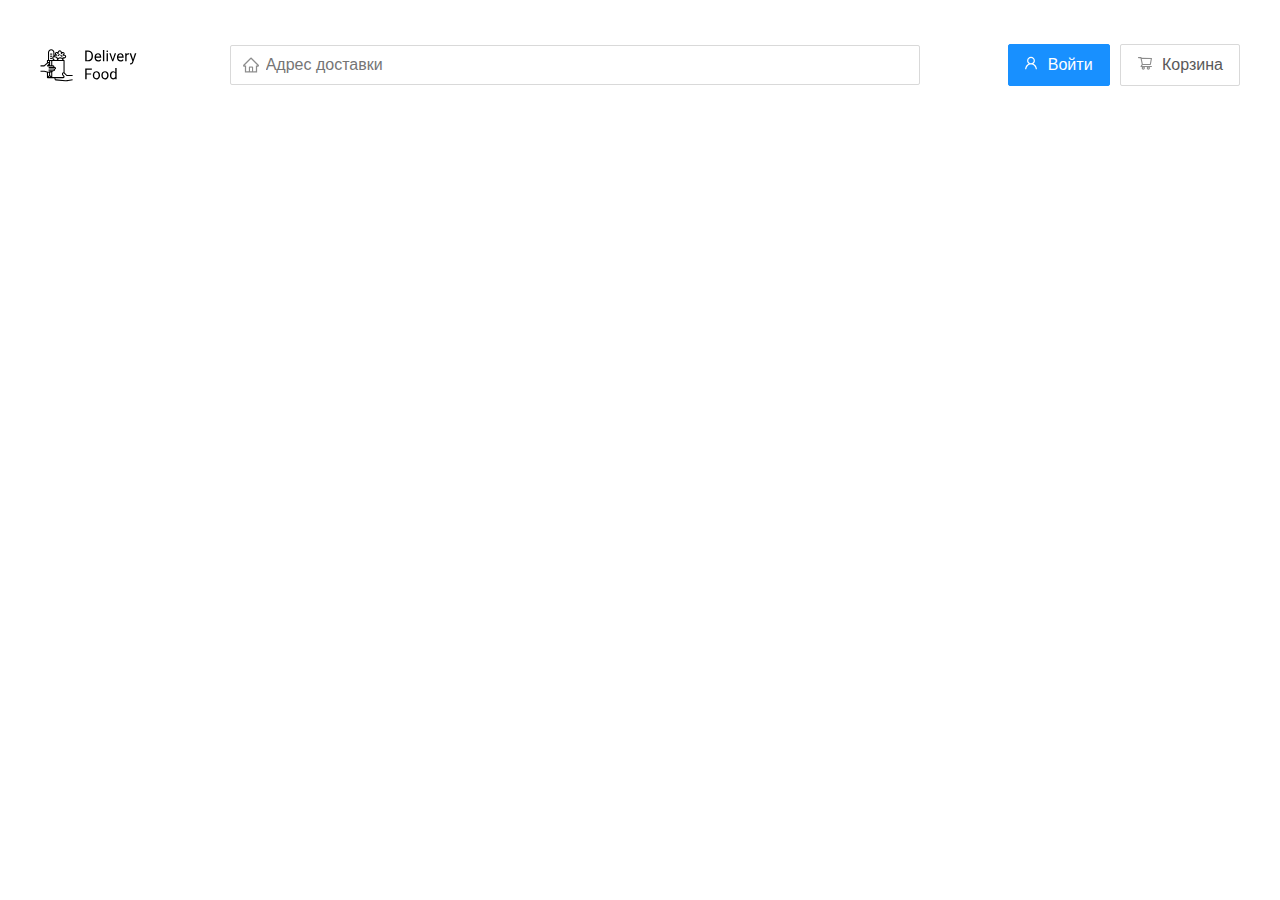
==== index.html @ 04bc2b76 "Day 1" ====
<!DOCTYPE html>
<html lang="ru">
<head>
    <meta charset="UTF-8">
    <meta name="viewport" content="width=device-width, initial-scale=1.0">
    <title>Delivery Food - доставка еды на дом</title>
    <link rel="stylesheet" href="css/style.css">
</head>
<body>
    <div class="container">
        <header class="header">
            <img src="img\logo.svg" alt="Logo" class="logo">
            <input type="text" class="input search-input" placeholder="Адрес доставки">
            <div class="buttons">
                <button class="button button-user">
                    <img src="img/user.svg" alt="User" class="button-icon">
                    <span class="button-text">Войти</span>
                </button>
                <button class="button button-shopping-cart">
                    <img src="img/shopping-cart.svg" alt="Cart" class="button-icon">
                    <span class="button-text">Корзина</span> 
                </button>
             </div>
        </header>
    </div>
</body>
</html>
---- css/style.css ----
* {
    box-sizing: border-box;
}
.container {
    max-width: 1200px;
    margin: auto;
}
.header {
    display: flex;
    align-items: center;
    justify-content: space-between;
    margin-top: 44px;
}
.search-input {
    background: #FFFFFF;
    border: 1px solid #D9D9D9;
    border-radius: 2px;
    height: 40px;
    width: 690px;
    font-size: 16px;
    line-height: 24px;
    background-image: url(../img/home.png);
    background-repeat: no-repeat;
    background-position: left 11px center;
    padding-left: 35px;
}
.buttons {
    display: flex;
    align-items: center;
}
.button {
    padding: 8px 16px;
    background: #FFFFFF;
    box-sizing: border-box;
    box-shadow: 0px 0px 2px rgba(0, 0, 0, 0.0015);
    border-radius: 2px;
    color: #595959;
    font-size: 16px;
    line-height: 24px;
}
.button-user {
    background: #1890FF;
    border: 1px solid #1890FF;
    color: #FFFFFF;
    margin-right: 10px;
}
.button-shopping-cart {
    border: 1px solid #D9D9D9;
}
.button-icon {
    margin-right: 6px;
}
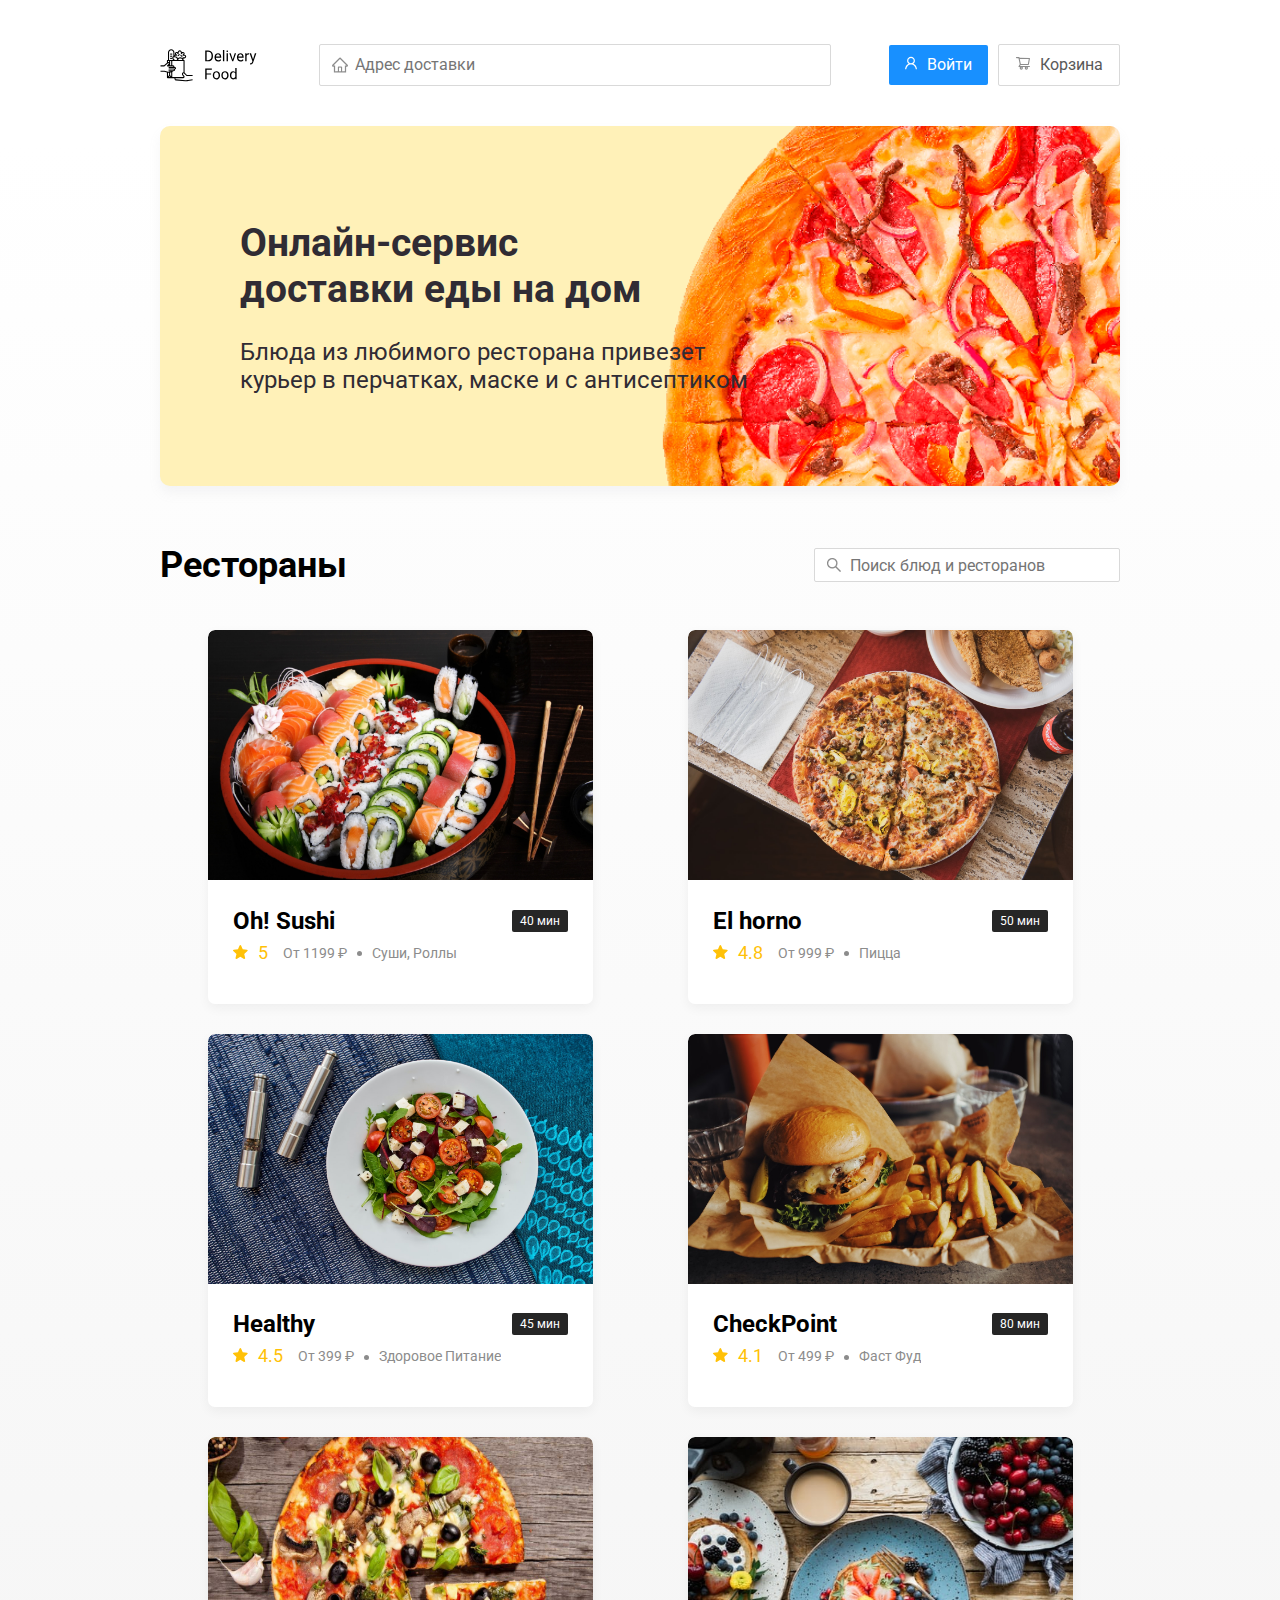
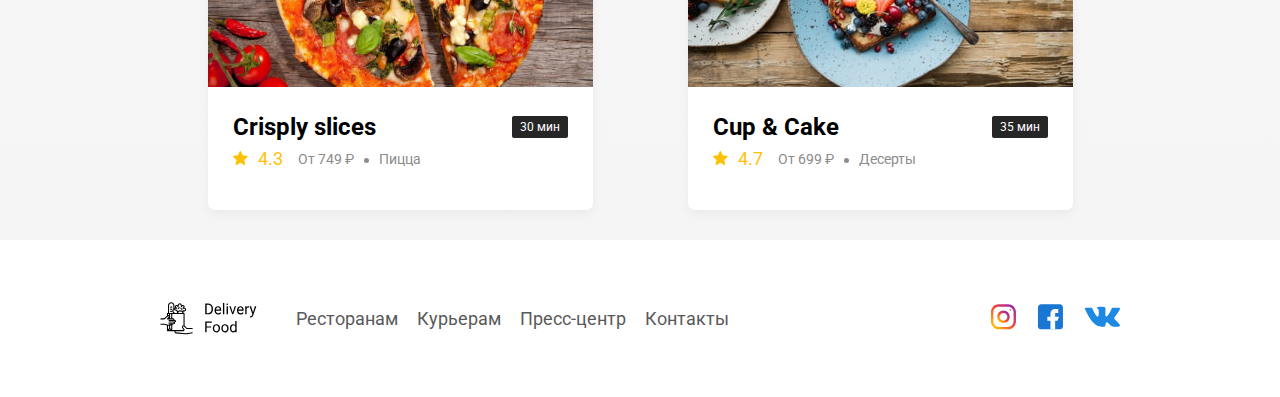
==== commit 511fa876: "Add files via upload" ====
--- a/index.html
+++ b/index.html
@@ -4,13 +4,15 @@
     <meta charset="UTF-8">
     <meta name="viewport" content="width=device-width, initial-scale=1.0">
     <title>Delivery Food - доставка еды на дом</title>
+    <link href="https://fonts.googleapis.com/css?family=Roboto:400,700&display=swap&subset=cyrillic" rel="stylesheet">
+    <link rel="stylesheet" href="css/normalize.css">
     <link rel="stylesheet" href="css/style.css">
 </head>
 <body>
     <div class="container">
         <header class="header">
-            <img src="img\logo.svg" alt="Logo" class="logo">
-            <input type="text" class="input search-input" placeholder="Адрес доставки">
+            <img src="img/logo.svg" alt="logo" class="logo">
+            <input type="text" class="input input-address" placeholder="Адрес доставки">
             <div class="buttons">
                 <button class="button button-user">
                     <img src="img/user.svg" alt="User" class="button-icon">
@@ -23,5 +25,171 @@
              </div>
         </header>
     </div>
+    
+    <main class="main">
+        <div class="container">
+            <section class="promo">
+                <h1 class="promo-title">Онлайн-сервис <br> доставки еды на дом</h1>
+                <p class="promo-text"> Блюда из любимого ресторана привезет <br> курьер в перчатках, маске и с антисептиком</p>
+            </section>
+    
+            <section class="restaurants">
+                <div class="section-heading">
+                    <h2 class="section-title">Рестораны</h2>
+                    <input type="text" class="input input-search" placeholder="Поиск блюд и ресторанов">
+                </div>
+                <div class="cards">
+                    <div class="card">
+                        <img src="img/sushi.jpg" alt="image" class="card-image">
+                        <div class="card-text">
+                            <div class="card-heading">
+                                <h3 class="card-title">Oh! Sushi</h3>
+                                <span class="card-tag tag">40 мин</span>
+                            </div>
+                            <!-- card-hading -->
+                            <div class="card-info">
+                                <div class="rating">
+                                    <!-- <img src="img/Vector (2).svg" alt="rating" class="rating-star"> -->
+                                    5</div>
+                                <div class="price">От 1199 ₽</div>
+                                <div class="category">Суши, Роллы</div>
+                            </div>
+                            <!-- card-info -->
+                        </div>
+                        <!-- card-text -->
+                    </div>
+                    <!-- card -->
+    
+                    <div class="card">
+                        <img src="img/image6.jpg" alt="image" class="card-image">
+                        <div class="card-text">
+                            <div class="card-heading">
+                                <h3 class="card-title">El horno</h3>
+                                <span class="card-tag tag">50 мин</span>
+                            </div>
+                            <!-- card-hading -->
+                            <div class="card-info">
+                                <div class="rating">
+                                    <!-- <img src="img/Vector (2).svg" alt="rating" class="rating-star"> -->
+                                    4.8</div>
+                                <div class="price">От 999 ₽</div>
+                                <div class="category">Пицца</div>
+                            </div>
+                            <!-- card-info -->
+                        </div>
+                        <!-- card-text -->
+                    </div>
+                    <!-- card -->
+    
+                    <div class="card">
+                        <img src="img/image22.jpg" alt="image" class="card-image">
+                        <div class="card-text">
+                            <div class="card-heading">
+                                <h3 class="card-title">
+                                    Healthy</h3>
+                                <span class="card-tag tag">45 мин</span>
+                            </div>
+                            <!-- card-hading -->
+                            <div class="card-info">
+                                <div class="rating">
+                                    <!-- <img src="img/Vector (2).svg" alt="rating" class="rating-star"> -->
+                                    4.5</div>
+                                <div class="price">От 399 ₽</div>
+                                <div class="category">Здоровое Питание</div>
+                            </div>
+                            <!-- card-info -->
+                        </div>
+                        <!-- card-text -->
+                    </div>
+                    <!-- card -->
+    
+                    <div class="card">
+                        <img src="img/image21.jpg" alt="image" class="card-image">
+                        <div class="card-text">
+                            <div class="card-heading">
+                                <h3 class="card-title">CheckPoint</h3>
+                                <span class="card-tag tag">80 мин</span>
+                            </div>
+                            <!-- card-hading -->
+                            <div class="card-info">
+                                <div class="rating">
+                                    <!-- <img src="img/Vector (2).svg" alt="rating" class="rating-star"> -->
+                                    4.1</div>
+                                <div class="price">От 499 ₽</div>
+                                <div class="category">Фаст Фуд</div>
+                            </div>
+                            <!-- card-info -->
+                        </div>
+                        <!-- card-text -->
+                    </div>
+                    <!-- card -->
+    
+                    <div class="card">
+                        <img src="img/image10.jpg" alt="image" class="card-image">
+                        <div class="card-text">
+                            <div class="card-heading">
+                                <h3 class="card-title">Crisply slices</h3>
+                                <span class="card-tag tag">30 мин</span>
+                            </div>
+                            <!-- card-hading -->
+                            <div class="card-info">
+                                <div class="rating">
+                                    <!-- <img src="img/Vector (2).svg" alt="rating" class="rating-star"> -->
+                                    4.3</div>
+                                <div class="price">От 749 ₽</div>
+                                <div class="category">Пицца</div>
+                            </div>
+                            <!-- card-info -->
+                        </div>
+                        <!-- card-text -->
+                    </div>
+                    <!-- card -->
+    
+                    <div class="card">
+                        <img src="img/dessert.jpg" alt="image" class="card-image">
+                        <div class="card-text">
+                            <div class="card-heading">
+                                <h3 class="card-title">Cup & Cake</h3>
+                                <span class="card-tag tag">35 мин</span>
+                            </div>
+                            <!-- card-hading -->
+                            <div class="card-info">
+                                <div class="rating">
+                                    <!-- <img src="img/Vector (2).svg" alt="rating" class="rating-star"> -->
+                                    4.7</div>
+                                <div class="price">От 699 ₽</div>
+                                <div class="category">Десерты</div>
+                            </div>
+                            <!-- card-info -->
+                        </div>
+                        <!-- card-text -->
+                    </div>
+                    <!-- card -->
+    
+                </div>
+                <!-- cards -->
+            </section>
+        </div>
+    </main>
+
+    <footer class="footer">
+        <div class="container">
+            <div class="footer-block">
+                <img src="img/logo.svg" alt="logo" class="logo footer-logo">
+                <nav class="footer-nav">
+                    <a href="#" class="footer-link">Ресторанам </a>
+                    <a href="#" class="footer-link">Курьерам</a>
+                    <a href="#" class="footer-link">Пресс-центр</a>
+                    <a href="#" class="footer-link">Контакты</a>
+                </nav>
+                <div class="social-links">
+                    <a href="#" class="social-link"><img src="img/Group 1.svg" alt="instagram"></a>
+                    <a href="#" class="social-link"><img src="img/Group 2.svg" alt="facebook"></a>
+                    <a href="#" class="social-link"><img src="img/Group 3.svg" alt="vk"></a>
+                </div>
+            </div>
+        </div>
+    </footer>
+
 </body>
 </html>--- a/css/style.css
+++ b/css/style.css
@@ -1,5 +1,9 @@
 * {
     box-sizing: border-box;
+}
+body {
+    font-family: 'Roboto', sans-serif;
+    padding-top: 44px;
 }
 .container {
     max-width: 1200px;
@@ -9,14 +13,16 @@
     display: flex;
     align-items: center;
     justify-content: space-between;
-    margin-top: 44px;
-}
-.search-input {
+    margin-bottom: 40px;
+}
+.input {
     background: #FFFFFF;
     border: 1px solid #D9D9D9;
     border-radius: 2px;
-    height: 40px;
-    width: 690px;
+    padding: 8px;
+}
+.input-address {
+    flex: 0.8;
     font-size: 16px;
     line-height: 24px;
     background-image: url(../img/home.png);
@@ -34,19 +40,412 @@
     box-sizing: border-box;
     box-shadow: 0px 0px 2px rgba(0, 0, 0, 0.0015);
     border-radius: 2px;
-    color: #595959;
     font-size: 16px;
     line-height: 24px;
 }
 .button-user {
     background: #1890FF;
-    border: 1px solid #1890FF;
+    border: none;
     color: #FFFFFF;
     margin-right: 10px;
 }
 .button-shopping-cart {
     border: 1px solid #D9D9D9;
+    color: #595959;
 }
 .button-icon {
     margin-right: 6px;
 }
+.promo {
+    box-shadow: 0px 7px 12px rgba(158, 158, 163, 0.1);
+    background: #FFF1B8 url(../img/pizza211.png) no-repeat right -11px / 520px;
+    border-radius: 10px;
+    padding: 68px 80px;
+    margin-bottom: 58px;
+}
+.promo-title {
+    font-style: normal;
+    font-weight: bold;
+    font-size: 39px;
+    line-height: 46px;
+    color: #302C34;
+}
+.promo-text {
+    font-style: normal;
+    font-weight: normal;
+    font-size: 24px;
+    line-height: 28px;
+    color: #302C34;
+    max-width: 538px;
+}
+.main {
+    background: linear-gradient(180deg, rgba(245, 245, 245, 0) 1.04%, #F5F5F5 100%);
+}
+.section-heading {
+    display: flex;
+    align-items: center;
+    justify-content: space-between;
+    margin-bottom: 44px;
+}
+.input-search {
+    width: 306px;
+    height: 34px;
+    left: 1014px;
+    top: 483px;
+    font-size: 16px;
+    line-height: 24px;
+    background-image: url(../img/Vector.png);
+    background-repeat: no-repeat;
+    background-position: left 11px center;
+    padding-left: 35px;  
+}
+.section-title{
+    font-style: normal;
+    font-weight: bold;
+    font-size: 36px;
+    line-height: 42px;
+    margin: 0;
+    color: #000000;
+}
+.cards {
+    display: flex;
+    flex-wrap: wrap;
+    justify-content: space-between;
+}
+.card {
+    background: #FFFFFF;
+    box-shadow: 0px 4px 12px rgba(0, 0, 0, 0.05);
+    border-radius: 7px;
+    overflow: hidden;
+    margin-bottom: 30px;
+    transition: 0.2s;
+}
+.card:hover {
+    box-shadow: 0px 4px 12px rgba(0, 0, 0, 0.20);
+    transform: scale(1.025);
+    transition: 0.2s;
+ }
+ .card-image {
+    width: 385px;
+    height: 250px;
+    border-radius: 7px 7px 0px 0px;
+ }
+.card-text {
+    padding-top: 20px;
+    padding-bottom: 35px;
+    padding-left: 25px;
+    padding-right: 25px;
+}
+.card-heading {
+    display: flex;
+    align-items: center;
+    justify-content: space-between;
+}
+.card-title {
+    font-family: Roboto;
+    font-style: normal;
+    font-weight: bold;
+    font-size: 24px;
+    line-height: 32px;
+    margin: 0;
+}
+.card-tag {
+    background: #262626;
+    border-radius: 2px;
+    color: #FFFFFF;
+    font-size: 12px;
+    line-height: 20px;
+    padding: 1px 8px;
+ }
+.card-info {
+    display: flex;
+    align-items: center;
+}
+.rating {
+    margin-right: 26px;
+    color: #FFC107;
+    font-size: 18px;
+    line-height: 32px;
+    background-image: url(../img/Vector\ \(2\).svg);
+    background-repeat: no-repeat;
+    padding-left: 25px;
+    background-position-y: 7px;
+}
+.price, .category {
+    color: #8C8C8C;
+    font-style: normal;
+    font-weight: normal;
+    font-size: 18px;
+    line-height: 32px;
+}
+.price {
+    margin-right: 10px;
+}
+.price:after {
+    content: "";
+    width: 5px;
+    height: 5px;
+    background-color: #8C8C8C;
+    display: inline-block;
+    vertical-align: middle;
+    border-radius: 50%;
+    margin-left: 10px;
+}
+.category {
+    text-overflow: ellipsis;
+    overflow: hidden;
+    white-space: nowrap;
+    max-width: 150px;
+}
+.footer {
+    padding: 60px 0;
+}
+.footer-block {
+    display: flex;
+    align-items: center;
+    justify-content: space-between;
+}
+.footer-nav {
+    margin-left: 35px;
+    margin-right: auto;
+}
+.footer-link {
+    display: inline-block;
+    color: #595959;
+    font-style: normal;
+    font-weight: normal;
+    font-size: 18px;
+    line-height: 21px;
+    text-decoration: none;
+}
+.footer-link:not(:last-child) {
+    margin-right: 15px;
+}
+.social-links {
+    display: flex;
+    align-items: center;
+}
+.social-link:not(:last-child) {
+    margin-right: 21px;
+}
+
+@media (max-width: 1366px) {
+    .container {
+        max-width: 960px;
+    }
+    .promo {
+        background-size: 490px;
+    }
+    .rating {
+        margin-right: 15px;
+    }
+    .cards {
+        justify-content: space-around;
+     }
+    .category, 
+    .price {
+        font-size: 14px;
+    }
+}
+@media (max-width: 992px) {
+    .container {
+        max-width: 750px;
+    }
+    .promo {
+        padding: 50px;
+        background-size: 380px;
+    }
+    .promo-title {
+        font-size: 30px;
+        line-height: 1.3;
+    }
+    .promo-text {
+        font-size: 20px;
+        max-width: 380px;
+    }
+    .cards{ 
+        justify-content: space-between;
+     }
+    .card {
+        flex-basis: 49%;
+    }
+    .card-image {
+        width: 100%;
+    }
+    .footer-link {
+        font-size: 16px;
+    }
+    .nav-item {
+        font-size: 16px;
+     }
+}
+@media (max-width: 768px) {
+    .container {
+        max-width: 560px;
+    }
+    .card-info {
+        flex-wrap: wrap;
+    }
+    .rating {
+        flex-basis: 100%;
+    }
+    .card-title {
+        font-size: 18px;
+    }
+    .card-image {
+        width: 100%;
+        height: auto;
+    }
+    .promo {
+        background-size: 250px;
+    }
+    .promo-title, .promo-text {
+        max-width: 300px;
+    }
+    .promo-title {
+        font-size: 20px;
+        line-height: 1.4;
+    }
+    .promo-text {
+        margin-top: 0;
+        font-size: 18px;
+    }
+}
+@media (max-width: 578px) {
+    .container {
+        width: 90%;
+     }
+     .header {
+        flex-wrap: wrap;
+     }
+     .logo {
+        
+     }
+     .input-address {
+        margin-top: 15px;
+        order: 5;
+        flex: 1;
+     }
+     .promo {
+        background-image: none;
+     }
+     .promo-title {
+        margin-bottom: 10px;
+     }
+     .promo-text {
+        font-size: 18px;
+        line-height: 1.3;
+     }
+     .section-heading {
+        flex-wrap: wrap;
+     }
+     .section-title {
+        font-size: 26px;
+        flex-basis: 100%;
+        margin-bottom: 15px;
+     }
+     .input-search {
+        flex: 1;
+     }
+     .card {
+        flex-basis: 100%;
+     }
+     .card-image {
+        width: 100%;
+        height: auto;
+     }
+     .footer {
+        padding: 30px 0px;
+     }
+     .footer-block {
+         align-items: flex-start;
+     }
+     .footer-nav {
+        margin-left: 0;
+        margin-right: 0;
+        order: 0;
+        display: flex;
+        flex-direction: column;
+     }
+     .footer-logo {
+         margin-right: 15px;
+         order: 1;
+     }
+     .social-links {
+         order: 2;
+     }
+  }
+  @media (max-width: 480px) {
+        .button-text {
+            display: none;
+        }
+        .button-icon {
+            margin: 0;
+        }
+        .buttons {
+            min-height: 40px;
+        }
+        .section-heading {
+            flex-wrap: wrap;
+        }
+        .promo {
+            padding: 20px;
+        }
+        .promo-title {
+            font-size: 20px;
+        }
+        .promo-text {
+            font-size: 15px;
+        }
+         .footer-block {
+             flex-wrap: wrap;
+             flex-direction: column;
+             align-items: center;
+         }
+         .footer-logo {
+             order: 0;
+             margin-bottom: 20px;
+         }
+         .footer-nav {
+             margin-bottom: 20px;
+             text-align: center;
+         }
+         .footer-link:not(:last-child) {
+             margin-right: 0;
+         }
+  }
+  @media (max-width: 375px) {
+    .buttons {
+        flex: 1;
+        margin-left: 10%;
+        margin-right: 10%;
+        margin-top: 20px;
+        justify-content: space-around;
+     }
+     .input-address {
+        margin-top: 20px;
+     }
+     .footer-nav {
+        flex-wrap: wrap;
+        flex-basis: 70%;
+     }
+     .link:not(:last-child) {
+        margin-right: 15px;
+     }
+     .heading {
+        padding: 25px;
+     }
+ }
+ 
+ @media (max-width: 320px) {
+    .footer-nav {
+        flex-wrap: wrap;
+        flex-basis: 70%;
+     }
+    .link:not(:last-child) {
+        margin-right: 15px;
+     }
+     .heading {
+        padding: 25px;
+     }
+ }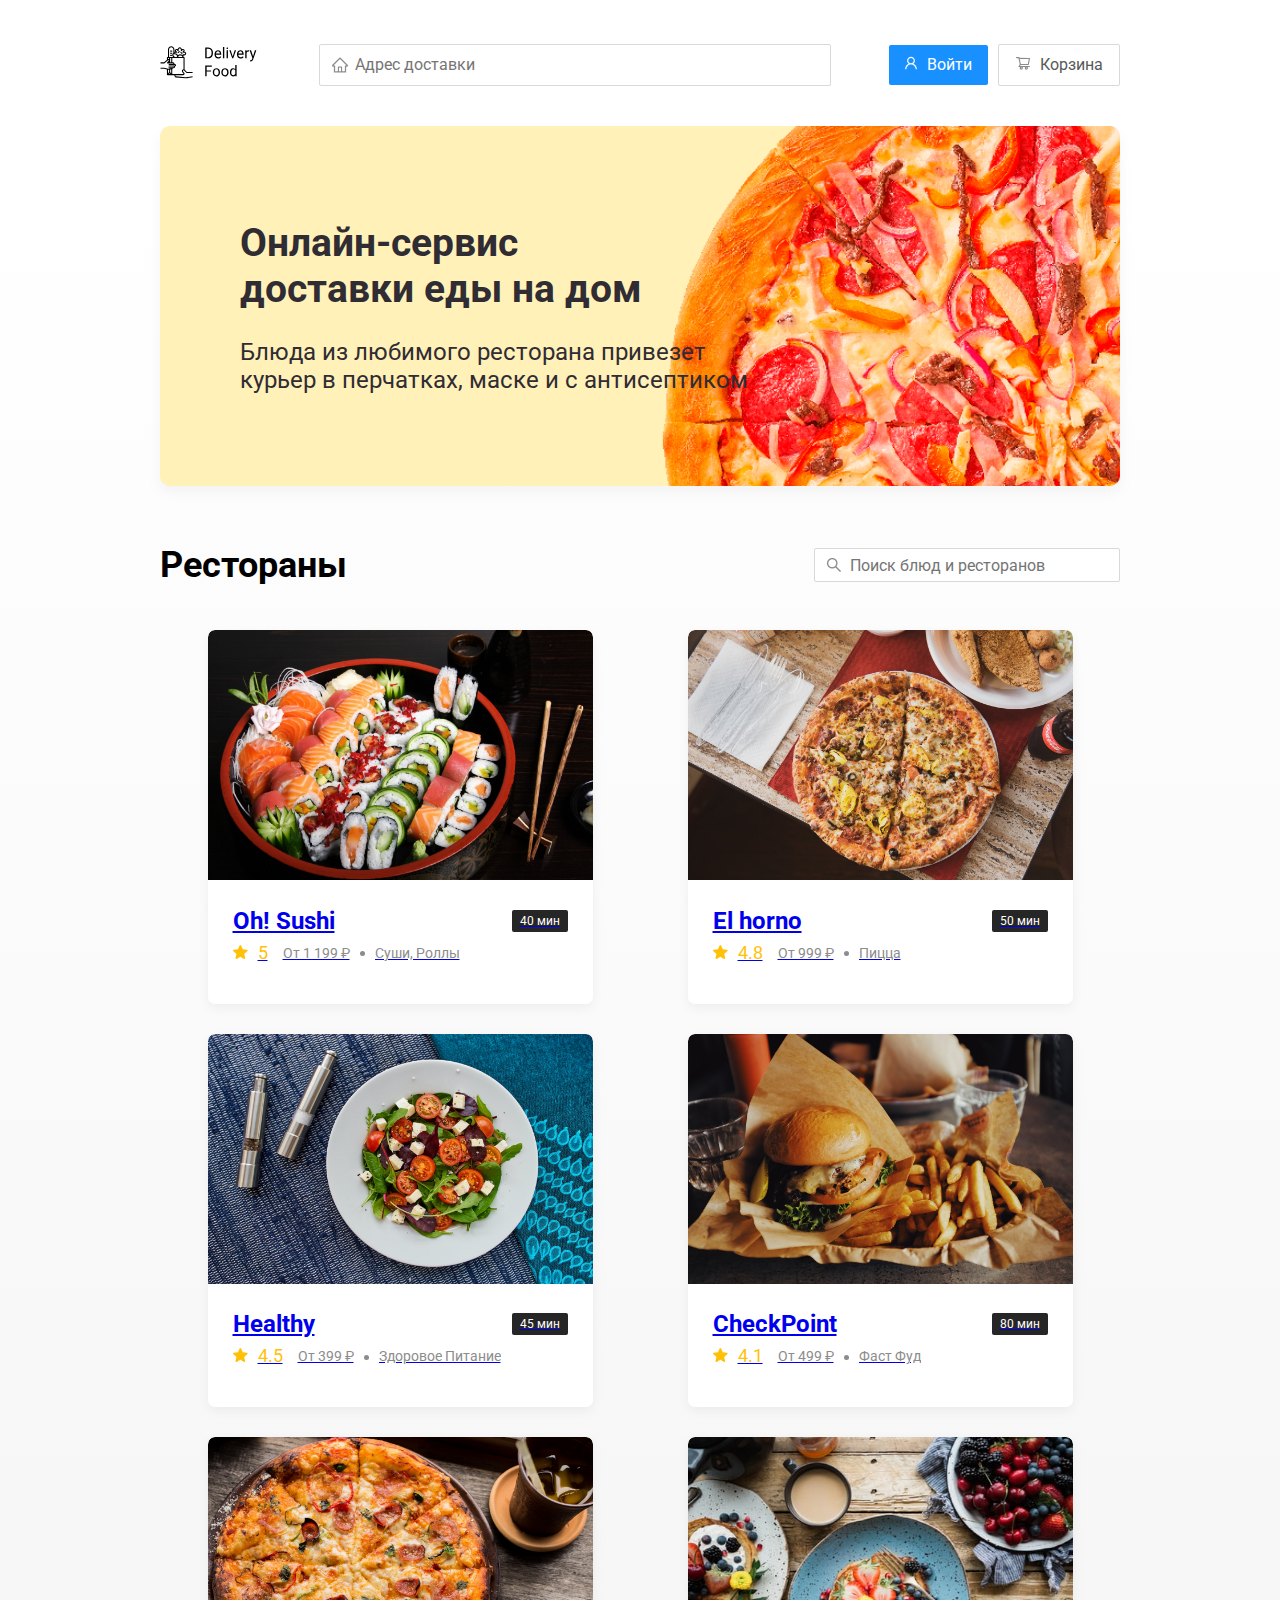
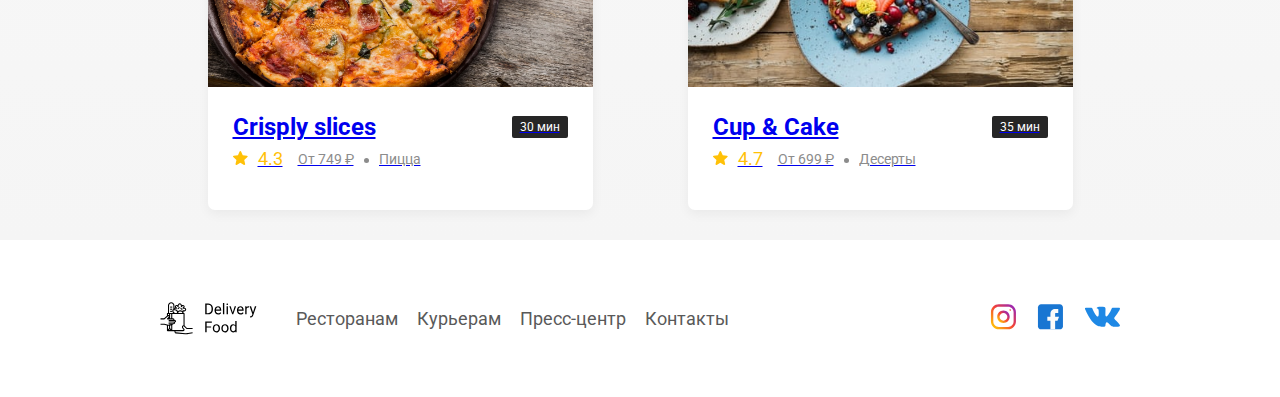
==== commit 406046f9: "Add files via upload" ====
--- a/index.html
+++ b/index.html
@@ -11,7 +11,9 @@
 <body>
     <div class="container">
         <header class="header">
-            <img src="img/logo.svg" alt="logo" class="logo">
+            <a href="index.html" class="logo">
+                <img src="img/logo.svg" alt="logo">
+            </a>
             <input type="text" class="input input-address" placeholder="Адрес доставки">
             <div class="buttons">
                 <button class="button button-user">
@@ -39,7 +41,7 @@
                     <input type="text" class="input input-search" placeholder="Поиск блюд и ресторанов">
                 </div>
                 <div class="cards">
-                    <div class="card">
+                    <a href="oh!sushi.html" class="card">
                         <img src="img/sushi.jpg" alt="image" class="card-image">
                         <div class="card-text">
                             <div class="card-heading">
@@ -51,16 +53,16 @@
                                 <div class="rating">
                                     <!-- <img src="img/Vector (2).svg" alt="rating" class="rating-star"> -->
                                     5</div>
-                                <div class="price">От 1199 ₽</div>
+                                <div class="price">От 1 199 ₽</div>
                                 <div class="category">Суши, Роллы</div>
                             </div>
                             <!-- card-info -->
                         </div>
                         <!-- card-text -->
-                    </div>
+                    </a href="">
                     <!-- card -->
     
-                    <div class="card">
+                    <a href="#" class="card">
                         <img src="img/image6.jpg" alt="image" class="card-image">
                         <div class="card-text">
                             <div class="card-heading">
@@ -78,10 +80,10 @@
                             <!-- card-info -->
                         </div>
                         <!-- card-text -->
-                    </div>
+                    </a>
                     <!-- card -->
     
-                    <div class="card">
+                    <a href="#" class="card">
                         <img src="img/image22.jpg" alt="image" class="card-image">
                         <div class="card-text">
                             <div class="card-heading">
@@ -100,10 +102,10 @@
                             <!-- card-info -->
                         </div>
                         <!-- card-text -->
-                    </div>
+                    </a>
                     <!-- card -->
     
-                    <div class="card">
+                    <a href="#" class="card">
                         <img src="img/image21.jpg" alt="image" class="card-image">
                         <div class="card-text">
                             <div class="card-heading">
@@ -121,11 +123,11 @@
                             <!-- card-info -->
                         </div>
                         <!-- card-text -->
-                    </div>
+                    </a>
                     <!-- card -->
     
-                    <div class="card">
-                        <img src="img/image10.jpg" alt="image" class="card-image">
+                    <a href="#" class="card">
+                        <img src="img/image5.jpg" alt="image" class="card-image">
                         <div class="card-text">
                             <div class="card-heading">
                                 <h3 class="card-title">Crisply slices</h3>
@@ -142,10 +144,10 @@
                             <!-- card-info -->
                         </div>
                         <!-- card-text -->
-                    </div>
+                    </a>
                     <!-- card -->
     
-                    <div class="card">
+                    <a href="#" class="card">
                         <img src="img/dessert.jpg" alt="image" class="card-image">
                         <div class="card-text">
                             <div class="card-heading">
@@ -163,7 +165,7 @@
                             <!-- card-info -->
                         </div>
                         <!-- card-text -->
-                    </div>
+                    </a>
                     <!-- card -->
     
                 </div>
